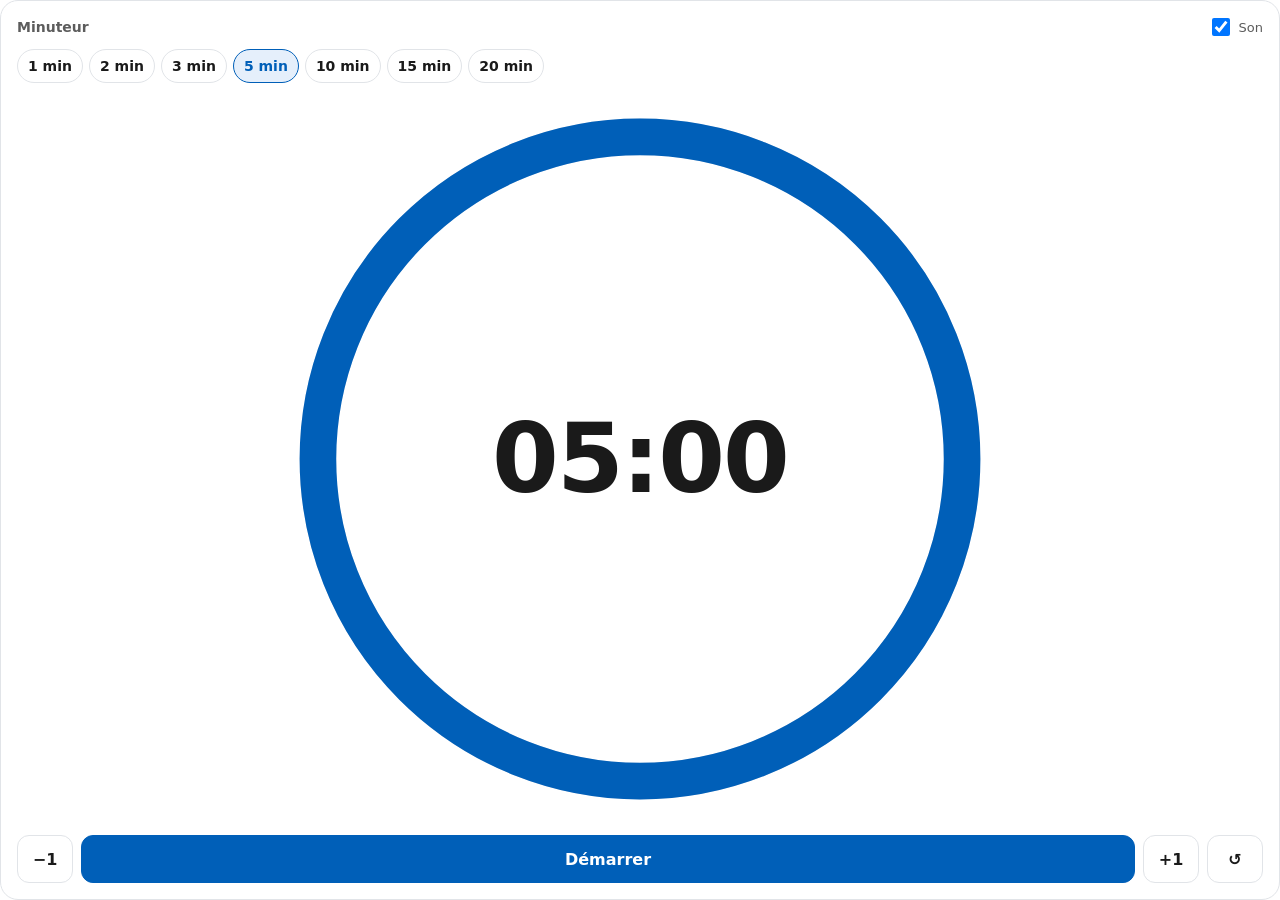
==== resources/library/applications/Minuteur.wgt/index.html @ cc4ffbd0 "feat(widgets): Minuteur et Tirage au sort (hors connexion) - Minuteur : durées prédéfinies, +/- 1 mi" ====
<!DOCTYPE html>
<!--
  ClassBoard — Minuteur (compte à rebours pour la classe)
  Copyright (C) 2026 Contributeurs ClassBoard — GPL-3.0
  Application autonome : aucune ressource réseau.
-->
<html lang="fr">
<head>
<meta charset="utf-8">
<meta name="viewport" content="width=device-width, initial-scale=1">
<title>Minuteur</title>
<style>
  :root {
    --bg: #FFFFFF; --text: #1A1A1A; --muted: #5C5C5C; --border: #E1E4E8;
    --soft: #F1F3F6; --accent: #005FB8; --accent-soft: #E5EFFB; --warn: #C2410C; --ring: #DCE3EC;
  }
  * { box-sizing: border-box; }
  html, body { margin: 0; height: 100%; background: transparent; }
  body {
    font-family: "Segoe UI Variable", "Segoe UI", system-ui, sans-serif; color: var(--text);
    -webkit-user-select: none; user-select: none;
  }
  .card {
    height: 100%; padding: 14px 16px 16px; background: var(--bg); border: 1px solid var(--border);
    border-radius: 18px; display: flex; flex-direction: column; gap: 10px;
  }
  .top { display: flex; align-items: center; justify-content: space-between; }
  .title { font-size: 14px; font-weight: 600; color: var(--muted); }
  .presets { display: flex; gap: 6px; flex-wrap: wrap; }
  .chip {
    min-width: 46px; height: 34px; padding: 0 10px; border-radius: 17px; border: 1px solid var(--border);
    background: var(--bg); color: var(--text); font: inherit; font-size: 14px; font-weight: 600; cursor: pointer;
  }
  .chip[aria-pressed="true"] { background: var(--accent-soft); border-color: var(--accent); color: var(--accent); }
  .center { flex: 1; display: flex; align-items: center; justify-content: center; position: relative; min-height: 120px; }
  svg.ring { position: absolute; width: 100%; height: 100%; }
  .digits {
    font-size: clamp(40px, 22vmin, 96px); font-weight: 700; letter-spacing: -0.02em;
    font-variant-numeric: tabular-nums; z-index: 1; cursor: pointer;
  }
  .digits.done { color: var(--warn); animation: blink 0.6s step-end infinite; }
  @keyframes blink { 50% { opacity: 0.25; } }
  .controls { display: flex; gap: 8px; }
  .btn {
    flex: 1; height: 48px; border-radius: 12px; border: 1px solid var(--border); background: var(--bg);
    color: var(--text); font: inherit; font-size: 16px; font-weight: 600; cursor: pointer;
  }
  .btn.small { flex: 0 0 56px; }
  .btn.primary { background: var(--accent); border-color: var(--accent); color: #FFFFFF; }
  .btn:active { transform: translateY(1px); }
  .sound { display: flex; align-items: center; gap: 6px; font-size: 13px; color: var(--muted); }
  .sound input { width: 18px; height: 18px; }
</style>
</head>
<body>
<div class="card">
  <div class="top">
    <span class="title">Minuteur</span>
    <label class="sound"><input type="checkbox" id="sound" checked> Son</label>
  </div>

  <div class="presets" role="group" aria-label="Durées prédéfinies" id="presets"></div>

  <div class="center">
    <svg class="ring" viewBox="0 0 200 200" preserveAspectRatio="xMidYMid meet" aria-hidden="true">
      <circle cx="100" cy="100" r="88" fill="none" stroke="var(--ring)" stroke-width="10"></circle>
      <circle id="progress" cx="100" cy="100" r="88" fill="none" stroke="var(--accent)" stroke-width="10"
              stroke-linecap="round" transform="rotate(-90 100 100)"></circle>
    </svg>
    <div class="digits" id="digits" role="timer" aria-live="off" title="Cliquer pour démarrer ou mettre en pause">05:00</div>
  </div>

  <div class="controls">
    <button class="btn small" id="minus" aria-label="Retirer une minute">−1</button>
    <button class="btn primary" id="start">Démarrer</button>
    <button class="btn small" id="plus" aria-label="Ajouter une minute">+1</button>
    <button class="btn small" id="reset" aria-label="Réinitialiser">↺</button>
  </div>
</div>

<script>
(function () {
  "use strict";

  var PRESETS = [1, 2, 3, 5, 10, 15, 20];
  var CIRC = 2 * Math.PI * 88;

  var duration = 5 * 60;      // durée choisie (s)
  var remaining = duration;   // temps restant (s)
  var endAt = 0;              // horodatage de fin quand le minuteur tourne
  var timer = null;
  var finished = false;

  var digits = document.getElementById("digits");
  var progress = document.getElementById("progress");
  var startBtn = document.getElementById("start");
  var presets = document.getElementById("presets");
  var sound = document.getElementById("sound");

  progress.setAttribute("stroke-dasharray", CIRC.toFixed(1));

  function savePreference(key, value) {
    try { if (window.sankore && window.sankore.setPreference) window.sankore.setPreference(key, String(value)); } catch (e) {}
  }

  function loadPreference(key, fallback) {
    try {
      if (window.sankore && window.sankore.async && window.sankore.async.preference)
        return window.sankore.async.preference(key, String(fallback));
      if (window.sankore && window.sankore.preference)
        return Promise.resolve(window.sankore.preference(key, String(fallback)));
    } catch (e) {}
    return Promise.resolve(String(fallback));
  }

  function format(seconds) {
    seconds = Math.max(0, Math.ceil(seconds));
    var h = Math.floor(seconds / 3600);
    var m = Math.floor((seconds % 3600) / 60);
    var s = seconds % 60;
    var mm = (m < 10 ? "0" : "") + m;
    var ss = (s < 10 ? "0" : "") + s;
    return h > 0 ? h + ":" + mm + ":" + ss : mm + ":" + ss;
  }

  function render() {
    digits.textContent = format(remaining);
    var ratio = duration > 0 ? remaining / duration : 0;
    progress.setAttribute("stroke-dashoffset", (CIRC * (1 - ratio)).toFixed(1));
    progress.setAttribute("stroke", remaining <= 10 && remaining > 0 ? "var(--warn)" : "var(--accent)");
    digits.classList.toggle("done", finished);
    startBtn.textContent = timer ? "Pause" : (finished ? "Recommencer" : (remaining < duration ? "Reprendre" : "Démarrer"));

    var buttons = presets.querySelectorAll("button");
    for (var i = 0; i < buttons.length; i++)
      buttons[i].setAttribute("aria-pressed", String(Number(buttons[i].dataset.minutes) * 60 === duration));
  }

  function beep(times) {
    if (!sound.checked) return;
    try {
      var Ctx = window.AudioContext || window.webkitAudioContext;
      var ctx = new Ctx();
      for (var i = 0; i < times; i++) {
        var osc = ctx.createOscillator();
        var gain = ctx.createGain();
        var t = ctx.currentTime + i * 0.45;
        osc.type = "sine";
        osc.frequency.value = 880;
        gain.gain.setValueAtTime(0.0001, t);
        gain.gain.exponentialRampToValueAtTime(0.4, t + 0.02);
        gain.gain.exponentialRampToValueAtTime(0.0001, t + 0.35);
        osc.connect(gain); gain.connect(ctx.destination);
        osc.start(t); osc.stop(t + 0.4);
      }
    } catch (e) {}
  }

  function tick() {
    remaining = (endAt - Date.now()) / 1000;
    if (remaining <= 0) {
      remaining = 0;
      stop();
      finished = true;
      beep(3);
    }
    render();
  }

  function start() {
    if (finished || remaining <= 0) { remaining = duration; finished = false; }
    if (remaining <= 0) return;
    endAt = Date.now() + remaining * 1000;
    timer = setInterval(tick, 200);
    render();
  }

  function stop() {
    if (timer) { clearInterval(timer); timer = null; }
  }

  function toggle() {
    if (timer) { stop(); remaining = Math.ceil(remaining); render(); }
    else start();
  }

  function setDuration(seconds) {
    stop();
    duration = Math.max(10, Math.min(seconds, 3 * 3600));
    remaining = duration;
    finished = false;
    savePreference("duration", duration);
    render();
  }

  function adjust(delta) {
    if (timer) {
      endAt = Math.max(Date.now() + 1000, endAt + delta * 1000);
      duration = Math.max(duration + delta, 10);
      tick();
    } else {
      setDuration((finished ? duration : remaining) + delta);
    }
  }

  PRESETS.forEach(function (minutes) {
    var b = document.createElement("button");
    b.className = "chip";
    b.dataset.minutes = minutes;
    b.textContent = minutes + " min";
    b.addEventListener("click", function () { setDuration(minutes * 60); });
    presets.appendChild(b);
  });

  startBtn.addEventListener("click", toggle);
  digits.addEventListener("click", toggle);
  document.getElementById("plus").addEventListener("click", function () { adjust(60); });
  document.getElementById("minus").addEventListener("click", function () { adjust(-60); });
  document.getElementById("reset").addEventListener("click", function () { setDuration(duration); });
  document.addEventListener("keydown", function (e) {
    if (e.code === "Space") { e.preventDefault(); toggle(); }
  });

  loadPreference("duration", 300).then(function (value) {
    var v = parseInt(value, 10);
    setDuration(isNaN(v) ? 300 : v);
  });

  render();
})();
</script>
</body>
</html>
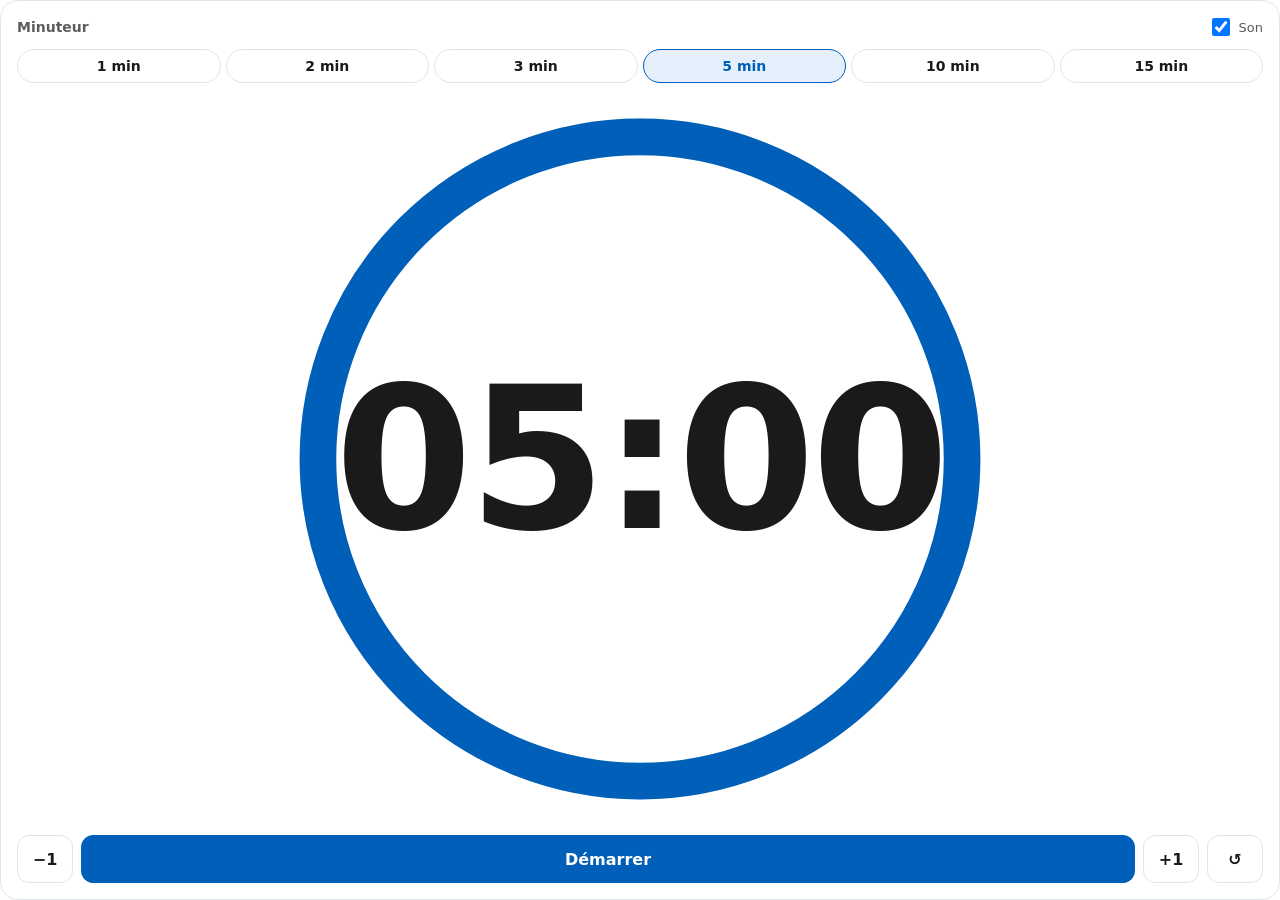
==== commit a65de9e9: "feat(ui): icônes des modes Web et Documents, Minuteur adaptatif, captures - Icônes ClassBoard pour l" ====
--- a/resources/library/applications/Minuteur.wgt/index.html
+++ b/resources/library/applications/Minuteur.wgt/index.html
@@ -26,16 +26,17 @@
   }
   .top { display: flex; align-items: center; justify-content: space-between; }
   .title { font-size: 14px; font-weight: 600; color: var(--muted); }
-  .presets { display: flex; gap: 6px; flex-wrap: wrap; }
+  .presets { display: flex; gap: 5px; }
   .chip {
-    min-width: 46px; height: 34px; padding: 0 10px; border-radius: 17px; border: 1px solid var(--border);
+    flex: 1 1 0; min-width: 0; height: 34px; padding: 0 4px; white-space: nowrap; border-radius: 17px; border: 1px solid var(--border);
     background: var(--bg); color: var(--text); font: inherit; font-size: 14px; font-weight: 600; cursor: pointer;
   }
   .chip[aria-pressed="true"] { background: var(--accent-soft); border-color: var(--accent); color: var(--accent); }
   .center { flex: 1; display: flex; align-items: center; justify-content: center; position: relative; min-height: 120px; }
-  svg.ring { position: absolute; width: 100%; height: 100%; }
+  .dial { position: relative; display: flex; align-items: center; justify-content: center; }
+  svg.ring { position: absolute; inset: 0; width: 100%; height: 100%; }
   .digits {
-    font-size: clamp(40px, 22vmin, 96px); font-weight: 700; letter-spacing: -0.02em;
+    font-size: 40px; font-weight: 700; letter-spacing: -0.02em;
     font-variant-numeric: tabular-nums; z-index: 1; cursor: pointer;
   }
   .digits.done { color: var(--warn); animation: blink 0.6s step-end infinite; }
@@ -61,13 +62,15 @@
 
   <div class="presets" role="group" aria-label="Durées prédéfinies" id="presets"></div>
 
-  <div class="center">
+  <div class="center" id="center">
+   <div class="dial" id="dial">
     <svg class="ring" viewBox="0 0 200 200" preserveAspectRatio="xMidYMid meet" aria-hidden="true">
       <circle cx="100" cy="100" r="88" fill="none" stroke="var(--ring)" stroke-width="10"></circle>
       <circle id="progress" cx="100" cy="100" r="88" fill="none" stroke="var(--accent)" stroke-width="10"
               stroke-linecap="round" transform="rotate(-90 100 100)"></circle>
     </svg>
     <div class="digits" id="digits" role="timer" aria-live="off" title="Cliquer pour démarrer ou mettre en pause">05:00</div>
+   </div>
   </div>
 
   <div class="controls">
@@ -82,7 +85,7 @@
 (function () {
   "use strict";
 
-  var PRESETS = [1, 2, 3, 5, 10, 15, 20];
+  var PRESETS = [1, 2, 3, 5, 10, 15];
   var CIRC = 2 * Math.PI * 88;
 
   var duration = 5 * 60;      // durée choisie (s)
@@ -125,6 +128,7 @@
 
   function render() {
     digits.textContent = format(remaining);
+    if (typeof layout === "function") layout();
     var ratio = duration > 0 ? remaining / duration : 0;
     progress.setAttribute("stroke-dashoffset", (CIRC * (1 - ratio)).toFixed(1));
     progress.setAttribute("stroke", remaining <= 10 && remaining > 0 ? "var(--warn)" : "var(--accent)");
@@ -226,7 +230,19 @@
     setDuration(isNaN(v) ? 300 : v);
   });
 
+  // Le cadran s'adapte à la taille du widget (redimensionnable sur le tableau)
+  function layout() {
+    var box = document.getElementById("center");
+    var size = Math.max(90, Math.min(box.clientWidth, box.clientHeight));
+    var dial = document.getElementById("dial");
+    dial.style.width = size + "px";
+    dial.style.height = size + "px";
+    digits.style.fontSize = Math.round(size * (remaining >= 3600 ? 0.2 : 0.27)) + "px";
+  }
+  window.addEventListener("resize", layout);
+
   render();
+  layout();
 })();
 </script>
 </body>
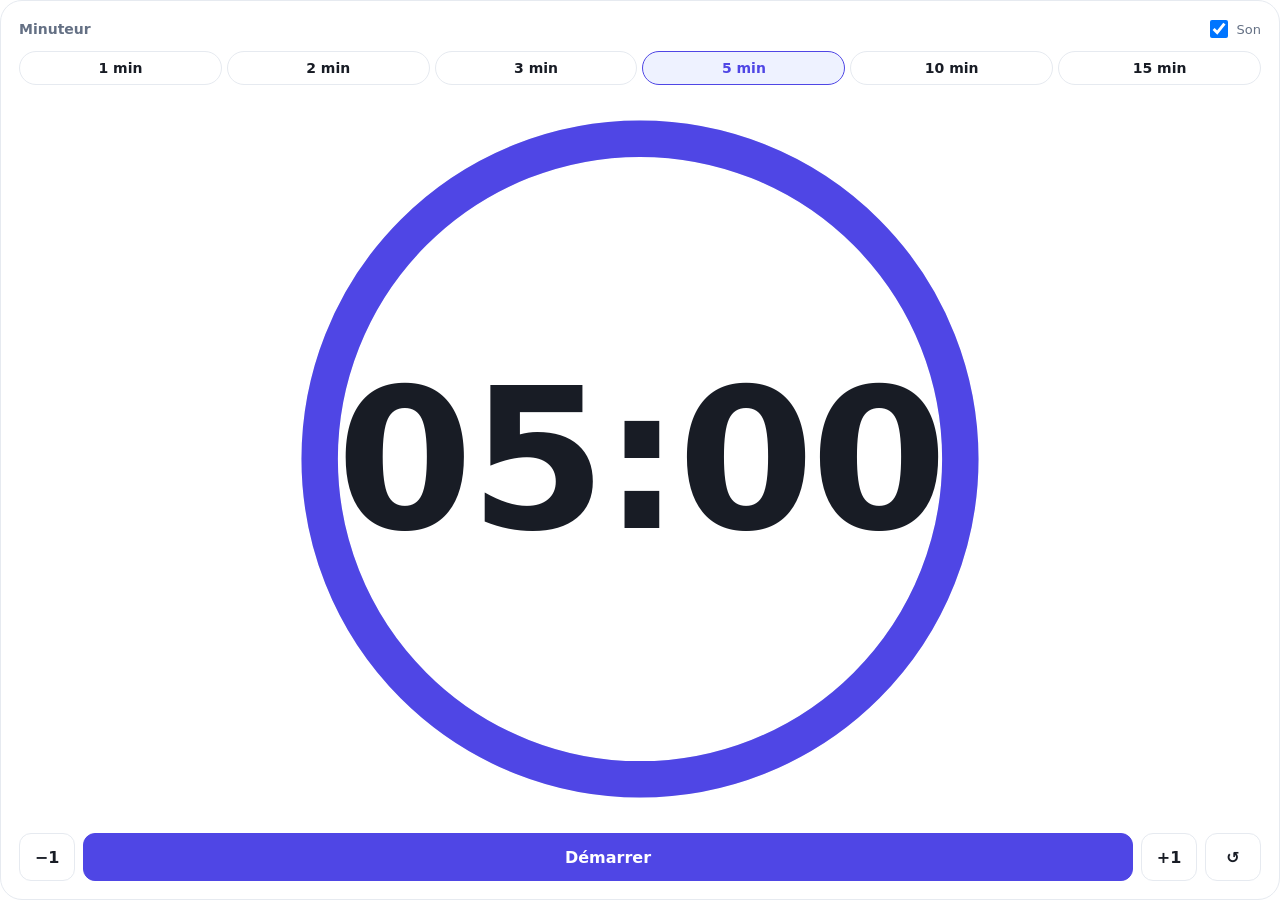
==== commit 41eabdf5: "feat(ui): refonte moderne (barre verticale à droite, tiroir Outils, widgets Anglais/Français) - Barr" ====
--- a/resources/library/applications/Minuteur.wgt/index.html
+++ b/resources/library/applications/Minuteur.wgt/index.html
@@ -11,8 +11,8 @@
 <title>Minuteur</title>
 <style>
   :root {
-    --bg: #FFFFFF; --text: #1A1A1A; --muted: #5C5C5C; --border: #E1E4E8;
-    --soft: #F1F3F6; --accent: #005FB8; --accent-soft: #E5EFFB; --warn: #C2410C; --ring: #DCE3EC;
+    --bg: #FFFFFF; --text: #181C25; --muted: #647084; --border: #E6EAF0;
+    --soft: #F4F6FB; --accent: #4F46E5; --accent-soft: #EEF2FF; --warn: #E11D48; --ring: #E2E8F0;
   }
   * { box-sizing: border-box; }
   html, body { margin: 0; height: 100%; background: transparent; }
@@ -21,8 +21,8 @@
     -webkit-user-select: none; user-select: none;
   }
   .card {
-    height: 100%; padding: 14px 16px 16px; background: var(--bg); border: 1px solid var(--border);
-    border-radius: 18px; display: flex; flex-direction: column; gap: 10px;
+    height: 100%; padding: 16px 18px 18px; background: var(--bg); border: 1px solid var(--border);
+    border-radius: 22px; display: flex; flex-direction: column; gap: 10px;
   }
   .top { display: flex; align-items: center; justify-content: space-between; }
   .title { font-size: 14px; font-weight: 600; color: var(--muted); }
